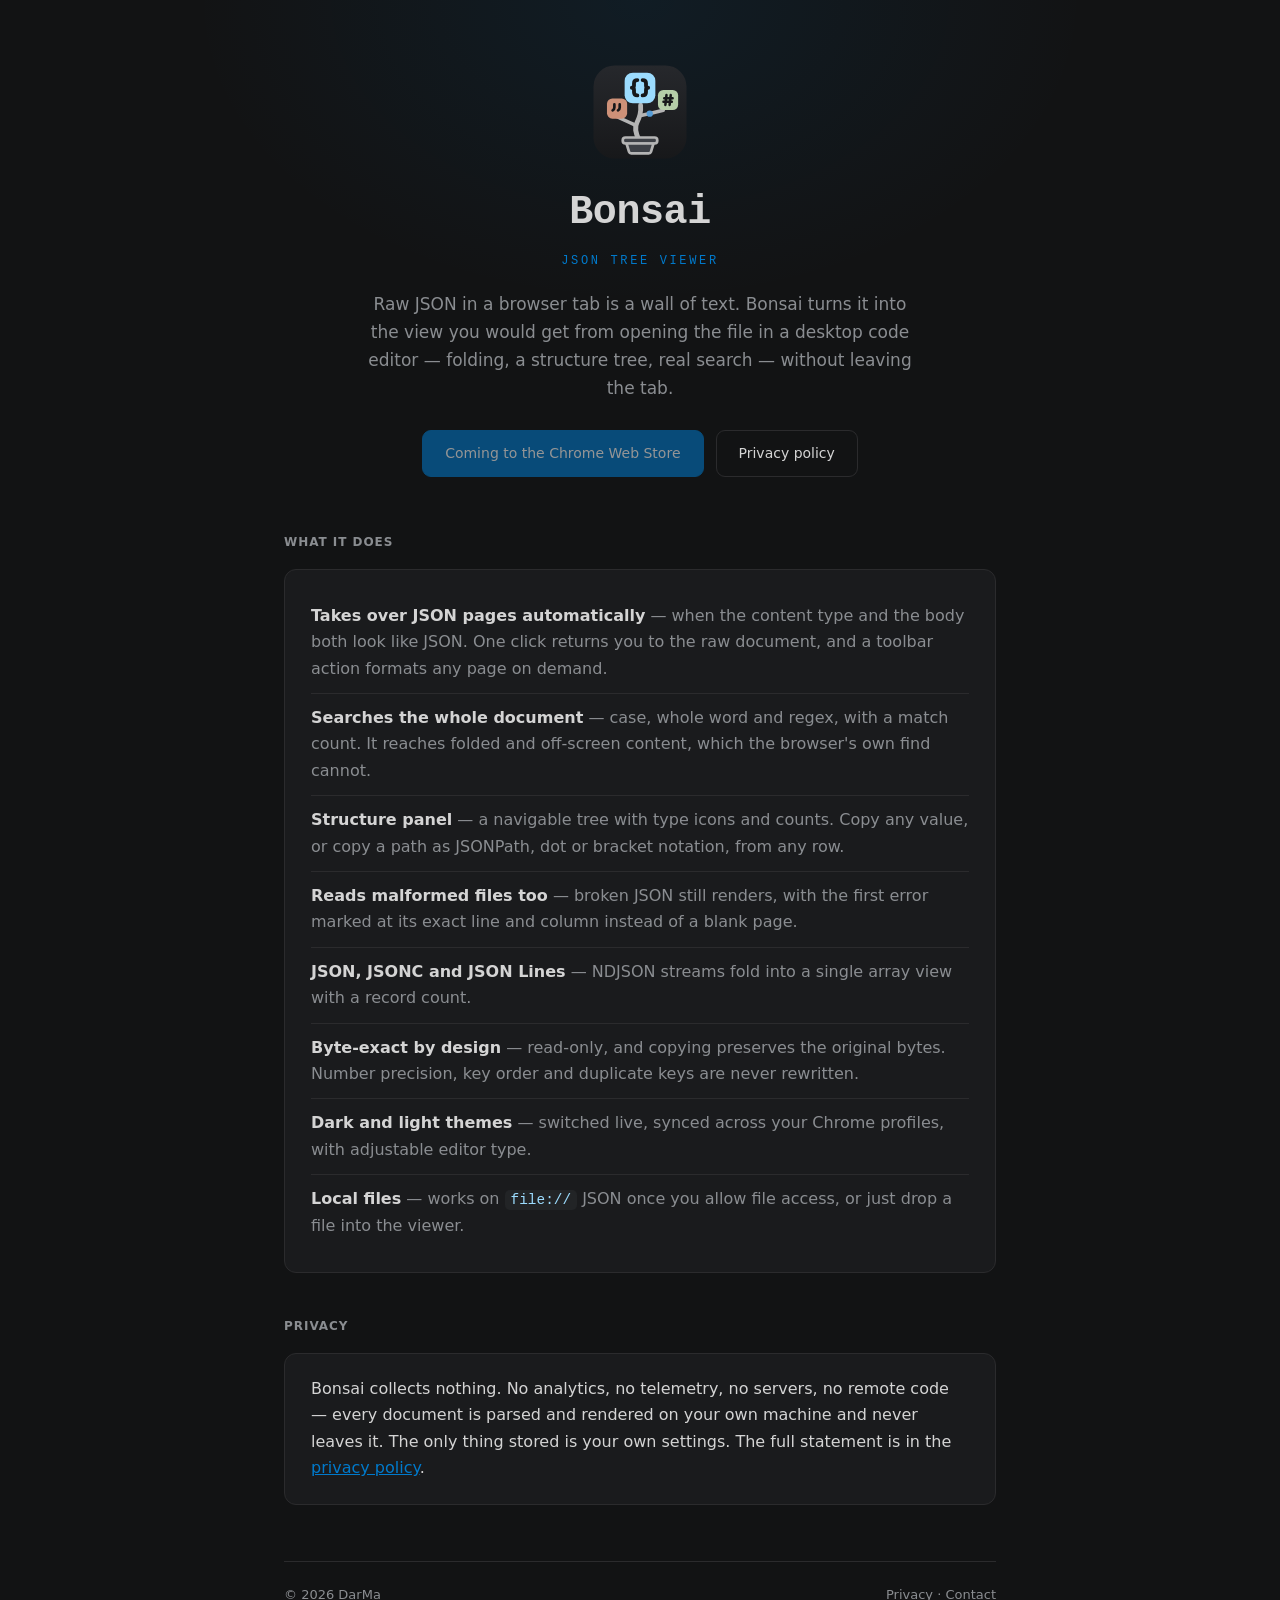
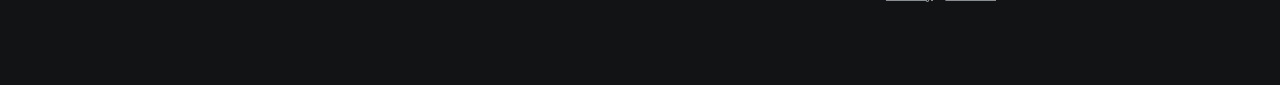
==== index.html @ 3ff8ef2d "Add Bonsai homepage and privacy policy Static site served via GitHub Pages, published to satisfy the" ====
<!doctype html>
<html lang="en">
<head>
<meta charset="utf-8">
<meta name="viewport" content="width=device-width, initial-scale=1">
<title>Bonsai — JSON Tree Viewer</title>
<meta name="description" content="A read-only, editor-style JSON viewer for Chrome. Structure tree, full-document search, dark and light themes. Everything runs locally.">
<link rel="icon" href="favicon.svg" type="image/svg+xml">
<link rel="stylesheet" href="style.css">
</head>
<body>
<div class="wrap">

  <header class="hero">
    <img class="hero-mark" src="favicon.svg" alt="Bonsai logo">
    <h1>Bonsai</h1>
    <p class="tagline">JSON Tree Viewer</p>
    <p class="lede">
      Raw JSON in a browser tab is a wall of text. Bonsai turns it into the view you would
      get from opening the file in a desktop code editor — folding, a structure tree,
      real search — without leaving the tab.
    </p>
    <div class="actions">
      <!-- TODO: once the listing is live, swap href for the Web Store URL and drop
           aria-disabled + the "coming soon" wording. -->
      <a class="btn btn-primary" aria-disabled="true" href="#">Coming to the Chrome Web Store</a>
      <a class="btn" href="privacy.html">Privacy policy</a>
    </div>
  </header>

  <h2>What it does</h2>
  <div class="card">
    <ul class="features">
      <li>
        <strong>Takes over JSON pages automatically</strong>
        <span>— when the content type and the body both look like JSON. One click returns
        you to the raw document, and a toolbar action formats any page on demand.</span>
      </li>
      <li>
        <strong>Searches the whole document</strong>
        <span>— case, whole word and regex, with a match count. It reaches folded and
        off-screen content, which the browser's own find cannot.</span>
      </li>
      <li>
        <strong>Structure panel</strong>
        <span>— a navigable tree with type icons and counts. Copy any value, or copy a
        path as JSONPath, dot or bracket notation, from any row.</span>
      </li>
      <li>
        <strong>Reads malformed files too</strong>
        <span>— broken JSON still renders, with the first error marked at its exact line
        and column instead of a blank page.</span>
      </li>
      <li>
        <strong>JSON, JSONC and JSON Lines</strong>
        <span>— NDJSON streams fold into a single array view with a record count.</span>
      </li>
      <li>
        <strong>Byte-exact by design</strong>
        <span>— read-only, and copying preserves the original bytes. Number precision,
        key order and duplicate keys are never rewritten.</span>
      </li>
      <li>
        <strong>Dark and light themes</strong>
        <span>— switched live, synced across your Chrome profiles, with adjustable editor
        type.</span>
      </li>
      <li>
        <strong>Local files</strong>
        <span>— works on <code>file://</code> JSON once you allow file access, or just
        drop a file into the viewer.</span>
      </li>
    </ul>
  </div>

  <h2>Privacy</h2>
  <div class="card">
    <p style="margin:0">
      Bonsai collects nothing. No analytics, no telemetry, no servers, no remote code —
      every document is parsed and rendered on your own machine and never leaves it. The
      only thing stored is your own settings. The full statement is in the
      <a href="privacy.html">privacy policy</a>.
    </p>
  </div>

  <footer>
    <span>© 2026 DarMa</span>
    <span><a href="privacy.html">Privacy</a> &middot; <a href="mailto:darmatech.team+bonsai@gmail.com">Contact</a></span>
  </footer>

</div>
</body>
</html>
---- style.css ----
/* Bonsai site — palette lifted verbatim from the extension's dark theme
   (src/theme/tokens.ts) so the page and the product read as one thing. */
:root {
  --bg: #121314;
  --fg: #d4d4d4;
  --panel-bg: #1a1b1d;
  --panel-border: #2b2b2d;
  --panel-hover: #222426;
  --muted: #8a8d91;
  --accent: #007acc;
  --key: #9cdcfe;
  --string: #ce9178;
  --number: #b5cea8;
  --boolean: #569cd6;
  --mono: ui-monospace, SFMono-Regular, 'SF Mono', Menlo, Consolas, 'Liberation Mono', monospace;
  --ui: system-ui, -apple-system, 'Segoe UI', Roboto, sans-serif;
}

* { box-sizing: border-box; }

body {
  margin: 0;
  background: var(--bg);
  /* The options page's accent glow, anchored behind the hero. */
  background-image: radial-gradient(620px 420px at 50% 0%, rgba(0, 122, 204, 0.09), transparent 72%);
  background-repeat: no-repeat;
  color: var(--fg);
  font-family: var(--ui);
  font-size: 16px;
  line-height: 1.65;
  -webkit-font-smoothing: antialiased;
}

.wrap { max-width: 760px; margin: 0 auto; padding: 64px 24px 80px; }

/* ---------- hero ---------- */
.hero { text-align: center; margin-bottom: 56px; }
.hero-mark { width: 96px; height: 96px; display: block; margin: 0 auto 20px; }
.hero h1 {
  font-family: var(--mono);
  font-size: 40px;
  font-weight: 600;
  letter-spacing: -0.01em;
  margin: 0 0 6px;
}
.tagline {
  font-family: var(--mono);
  font-size: 12px;
  text-transform: uppercase;
  letter-spacing: 0.22em;
  color: var(--accent);
  margin: 0 0 18px;
}
.lede { color: var(--muted); font-size: 17px; max-width: 560px; margin: 0 auto; }

/* ---------- buttons ---------- */
.actions { display: flex; gap: 12px; justify-content: center; flex-wrap: wrap; margin-top: 28px; }
.btn {
  display: inline-block;
  padding: 11px 22px;
  border-radius: 9px;
  border: 1px solid var(--panel-border);
  color: var(--fg);
  text-decoration: none;
  font-size: 14px;
  transition: background-color 0.15s cubic-bezier(0.2, 0, 0, 1), border-color 0.15s;
}
.btn:hover { background: var(--panel-hover); }
.btn-primary { background: var(--accent); border-color: var(--accent); color: #fff; font-weight: 500; }
.btn-primary:hover { background: #0a89dd; border-color: #0a89dd; }
.btn[aria-disabled='true'] { opacity: 0.55; cursor: default; pointer-events: none; }

/* ---------- content ---------- */
h2 {
  font-size: 12px;
  text-transform: uppercase;
  letter-spacing: 0.08em;
  color: var(--muted);
  font-weight: 600;
  margin: 44px 0 16px;
}
.card {
  background: var(--panel-bg);
  border: 1px solid var(--panel-border);
  border-radius: 12px;
  padding: 22px 26px;
}
.features { list-style: none; padding: 0; margin: 0; }
.features li { padding: 11px 0; border-bottom: 1px solid var(--panel-border); }
.features li:last-child { border-bottom: 0; }
.features strong { color: var(--fg); font-weight: 600; }
.features span { color: var(--muted); }

/* ---------- privacy page ---------- */
.doc h1 { font-size: 28px; margin: 0 0 6px; font-family: var(--ui); font-weight: 600; }
.doc .date { color: var(--muted); font-size: 14px; margin: 0 0 36px; }
.doc h2 {
  font-size: 17px;
  text-transform: none;
  letter-spacing: normal;
  color: var(--fg);
  margin: 34px 0 10px;
}
.doc p { margin: 0 0 14px; }
.doc ul { padding-left: 22px; margin: 0 0 14px; }
.doc li { margin-bottom: 7px; }
.doc strong { color: #fff; }
.callout {
  background: var(--panel-bg);
  border: 1px solid var(--panel-border);
  border-left: 3px solid var(--number);
  border-radius: 8px;
  padding: 16px 20px;
  margin: 0 0 28px;
}
.callout p { margin: 0; }
code {
  font-family: var(--mono);
  font-size: 0.9em;
  background: var(--panel-hover);
  padding: 2px 6px;
  border-radius: 5px;
  color: var(--key);
}

/* ---------- misc ---------- */
a { color: var(--accent); }
a:hover { color: #3aa0e0; }
.back { display: inline-block; margin-bottom: 28px; font-size: 14px; text-decoration: none; }
.back:hover { text-decoration: underline; }
footer {
  margin-top: 56px;
  padding-top: 22px;
  border-top: 1px solid var(--panel-border);
  color: var(--muted);
  font-size: 13px;
  display: flex;
  gap: 8px 18px;
  flex-wrap: wrap;
  justify-content: space-between;
}
footer a { color: var(--muted); }
footer a:hover { color: var(--fg); }

@media (max-width: 560px) {
  .wrap { padding: 44px 18px 60px; }
  .hero h1 { font-size: 32px; }
}
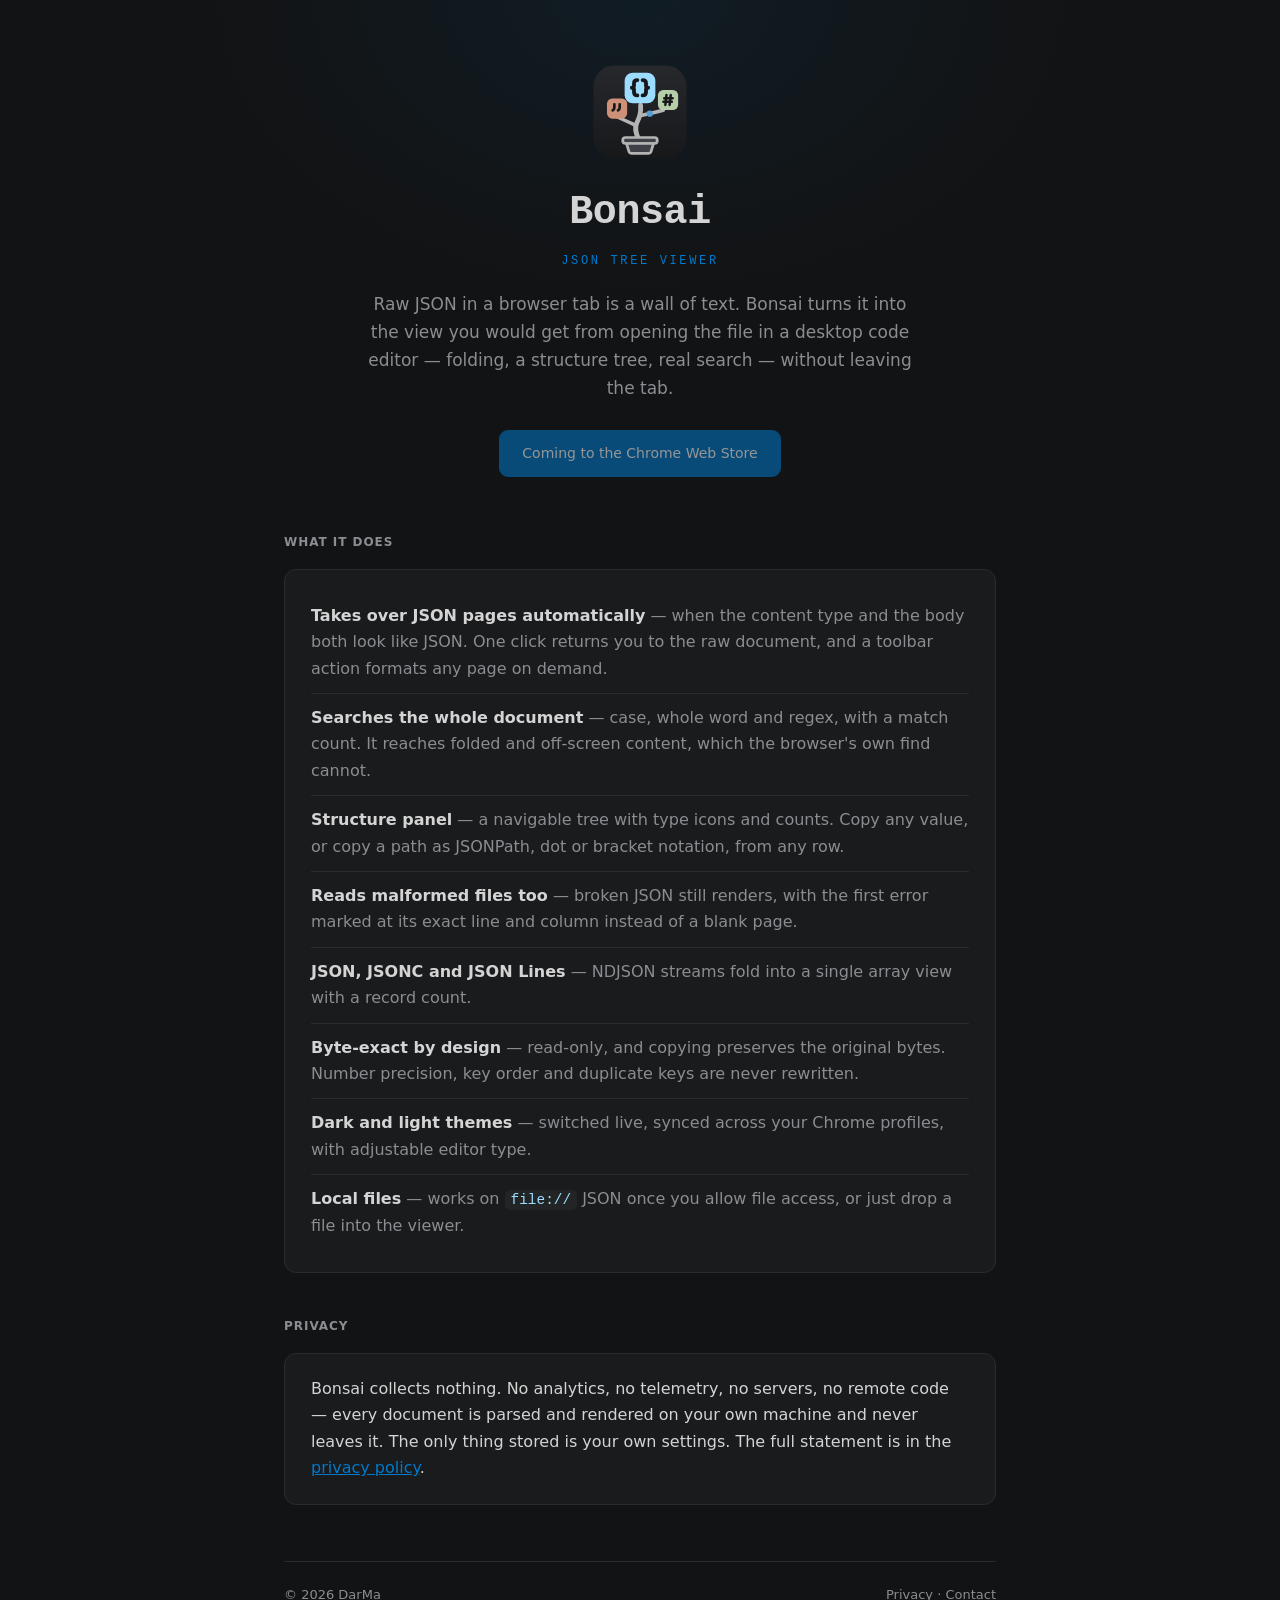
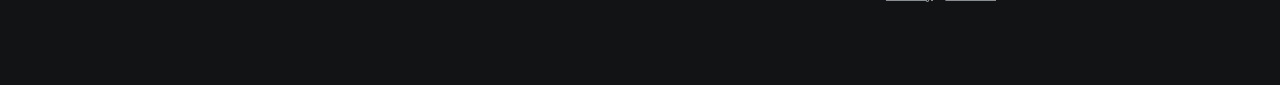
==== commit 7d6ece3c: "Remove privacy policy button from the hero The hero now carries a single call to action. The privacy" ====
--- a/index.html
+++ b/index.html
@@ -24,7 +24,6 @@
       <!-- TODO: once the listing is live, swap href for the Web Store URL and drop
            aria-disabled + the "coming soon" wording. -->
       <a class="btn btn-primary" aria-disabled="true" href="#">Coming to the Chrome Web Store</a>
-      <a class="btn" href="privacy.html">Privacy policy</a>
     </div>
   </header>
 
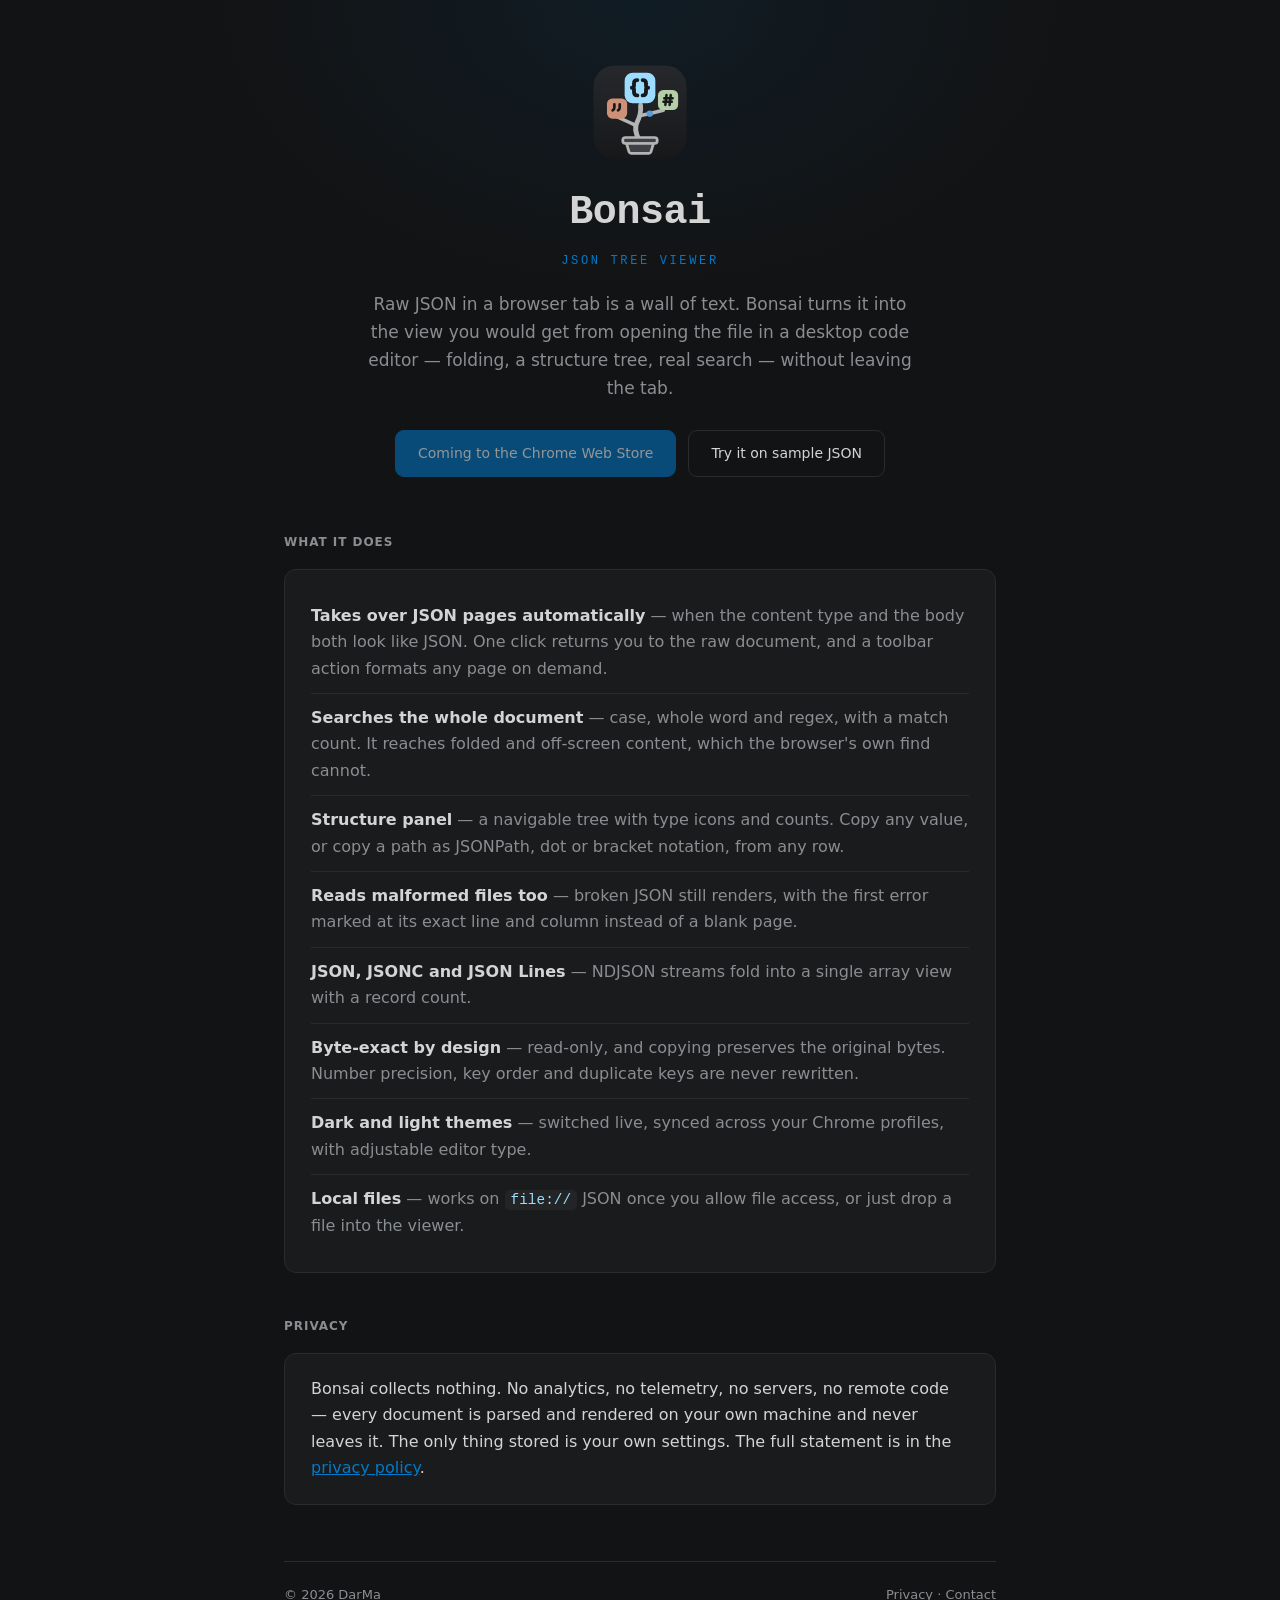
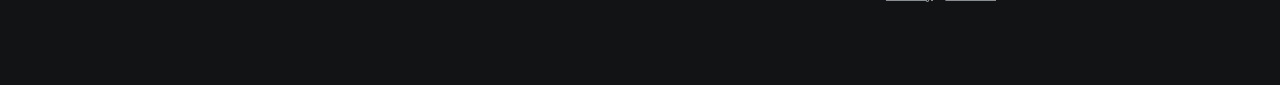
==== commit 94e45972: "Add examples page and update footer links" ====
--- a/index.html
+++ b/index.html
@@ -24,6 +24,7 @@
       <!-- TODO: once the listing is live, swap href for the Web Store URL and drop
            aria-disabled + the "coming soon" wording. -->
       <a class="btn btn-primary" aria-disabled="true" href="#">Coming to the Chrome Web Store</a>
+      <a class="btn" href="examples.html">Try it on sample JSON</a>
     </div>
   </header>
 
--- a/style.css
+++ b/style.css
@@ -91,7 +91,7 @@
 .features strong { color: var(--fg); font-weight: 600; }
 .features span { color: var(--muted); }
 
-/* ---------- privacy page ---------- */
+/* ---------- document pages (privacy, examples) ---------- */
 .doc h1 { font-size: 28px; margin: 0 0 6px; font-family: var(--ui); font-weight: 600; }
 .doc .date { color: var(--muted); font-size: 14px; margin: 0 0 36px; }
 .doc h2 {
@@ -123,6 +123,25 @@
   color: var(--key);
 }
 
+/* ---------- examples page ---------- */
+.examples { list-style: none; padding: 0; margin: 0; }
+.examples li { padding: 15px 0; border-bottom: 1px solid var(--panel-border); }
+.examples li:first-child { padding-top: 4px; }
+.examples li:last-child { padding-bottom: 4px; border-bottom: 0; }
+.ex-head {
+  display: flex;
+  align-items: baseline;
+  justify-content: space-between;
+  gap: 4px 16px;
+  flex-wrap: wrap;
+}
+.ex-name { font-family: var(--mono); font-size: 15px; text-decoration: none; }
+.ex-name:hover { text-decoration: underline; }
+/* Sizes and counts read as data, not prose — same face as the filename. */
+.ex-meta { font-family: var(--mono); font-size: 12px; color: var(--muted); white-space: nowrap; }
+.ex-desc { margin: 7px 0 0; color: var(--muted); }
+.ex-desc strong { color: var(--fg); font-weight: 600; }
+
 /* ---------- misc ---------- */
 a { color: var(--accent); }
 a:hover { color: #3aa0e0; }
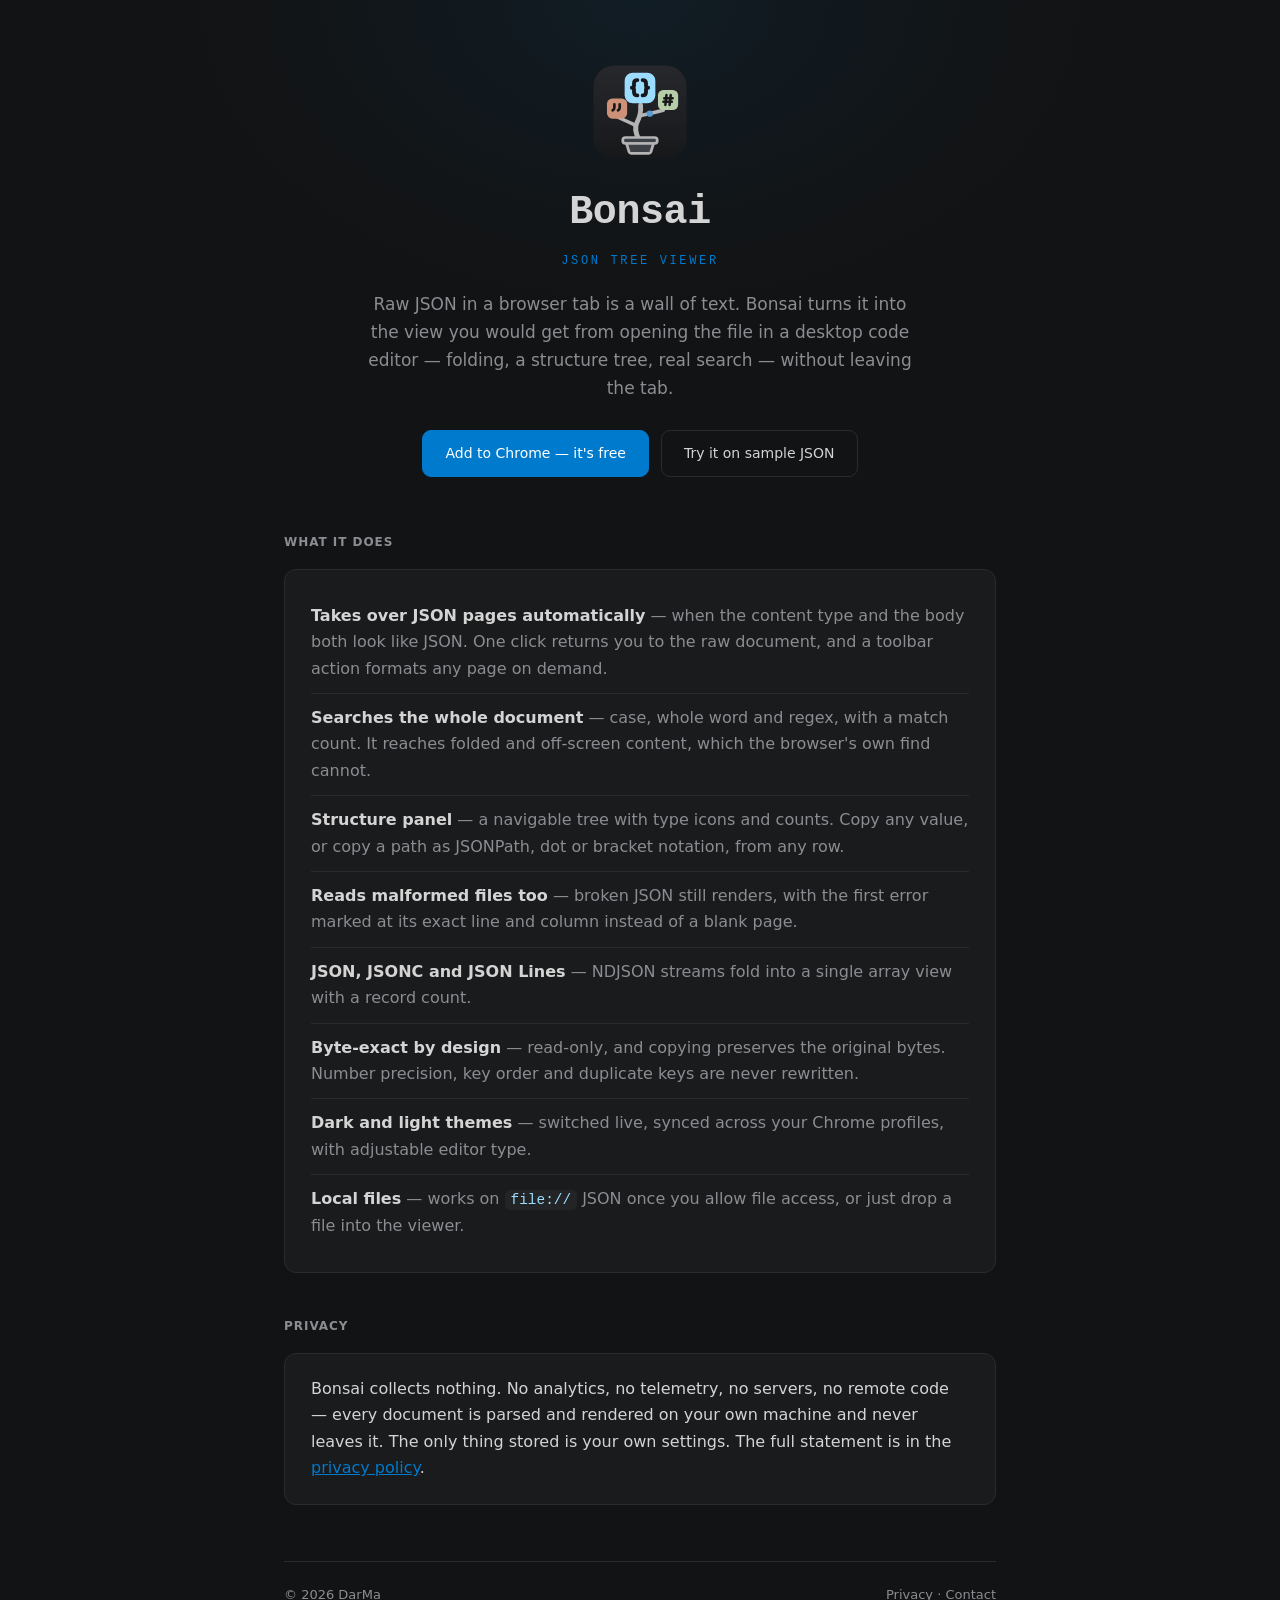
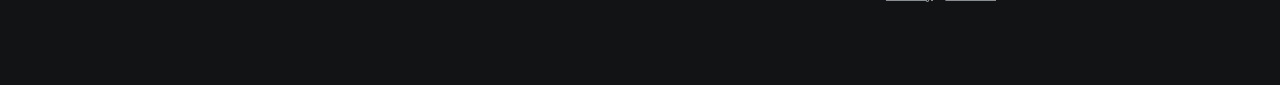
==== commit f3b4f64b: "Link the CTA to the published Chrome Web Store listing The extension is live, so the hero call-to-ac" ====
--- a/index.html
+++ b/index.html
@@ -21,9 +21,7 @@
       real search — without leaving the tab.
     </p>
     <div class="actions">
-      <!-- TODO: once the listing is live, swap href for the Web Store URL and drop
-           aria-disabled + the "coming soon" wording. -->
-      <a class="btn btn-primary" aria-disabled="true" href="#">Coming to the Chrome Web Store</a>
+      <a class="btn btn-primary" href="https://chromewebstore.google.com/detail/bonsai-%E2%80%94-json-tree-viewer/gpnejcdhjlianokfhhnonmkgabkmcnoe">Add to Chrome — it's free</a>
       <a class="btn" href="examples.html">Try it on sample JSON</a>
     </div>
   </header>
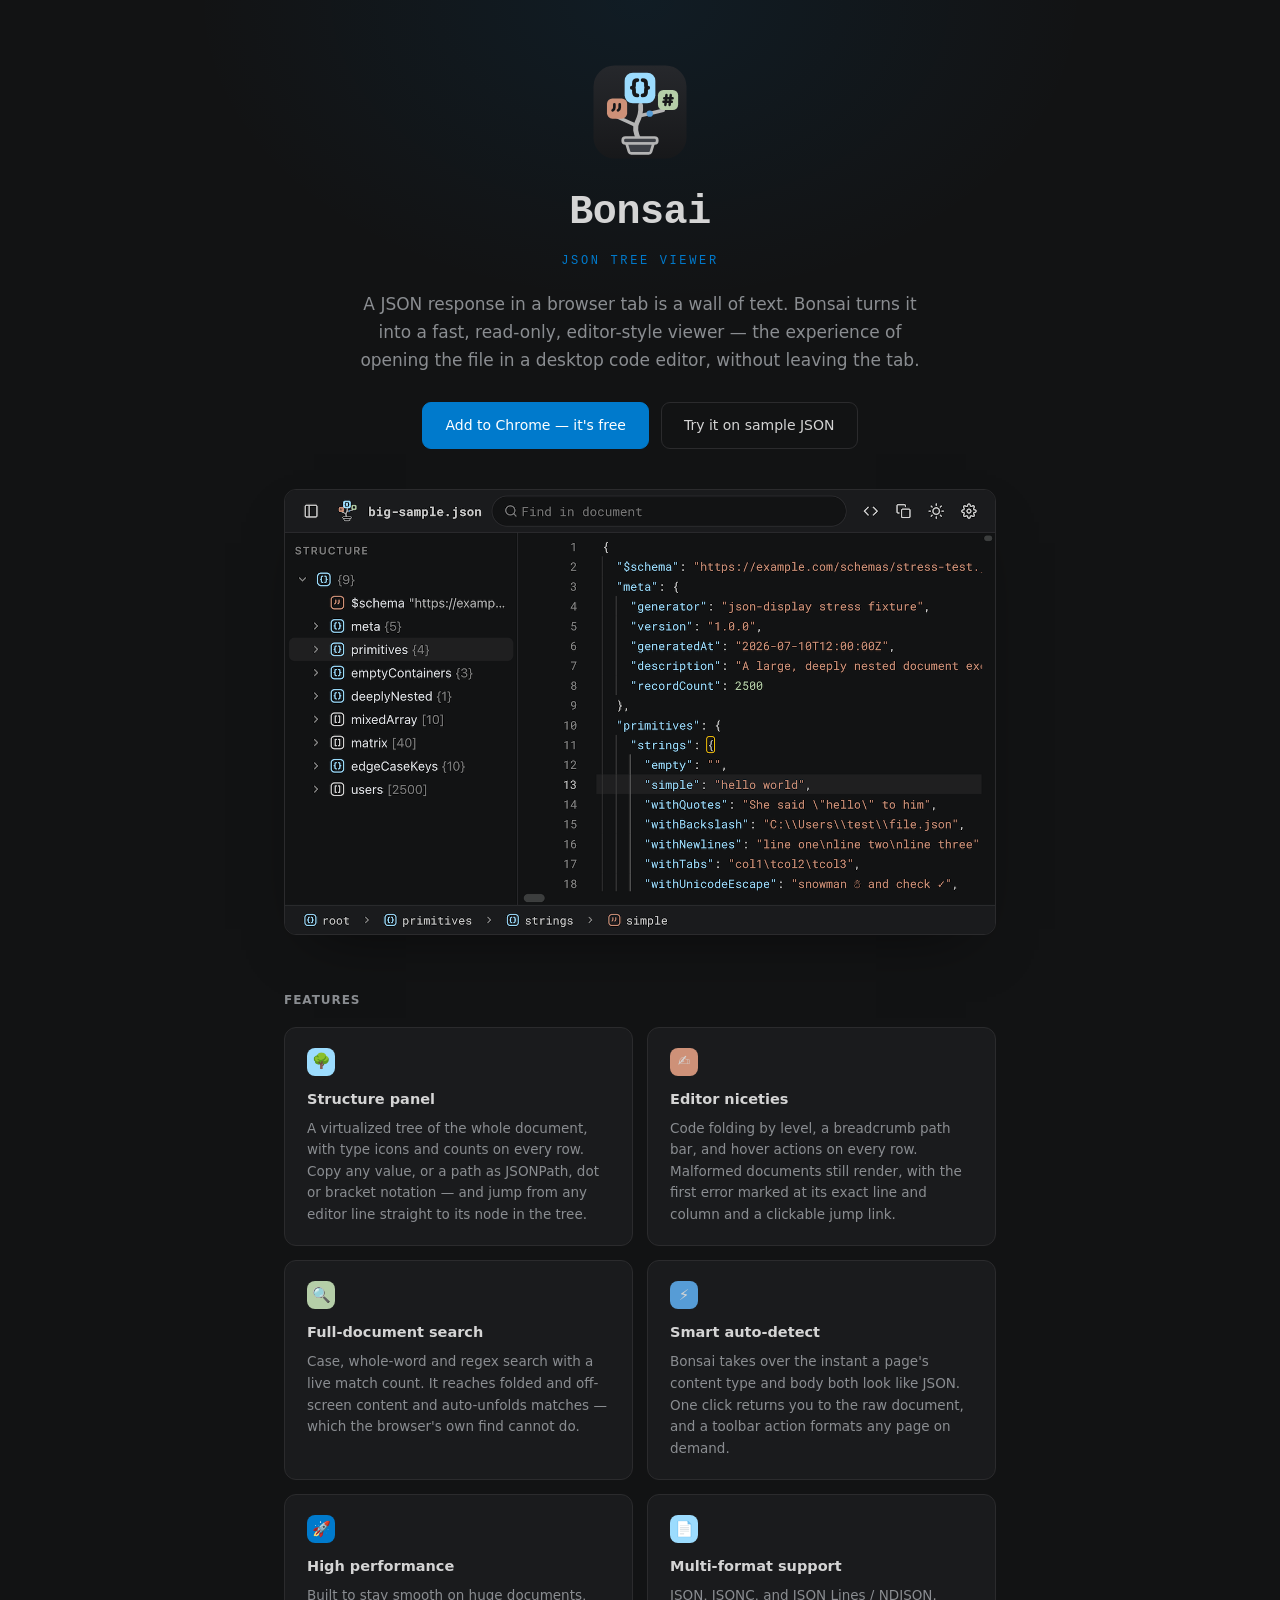
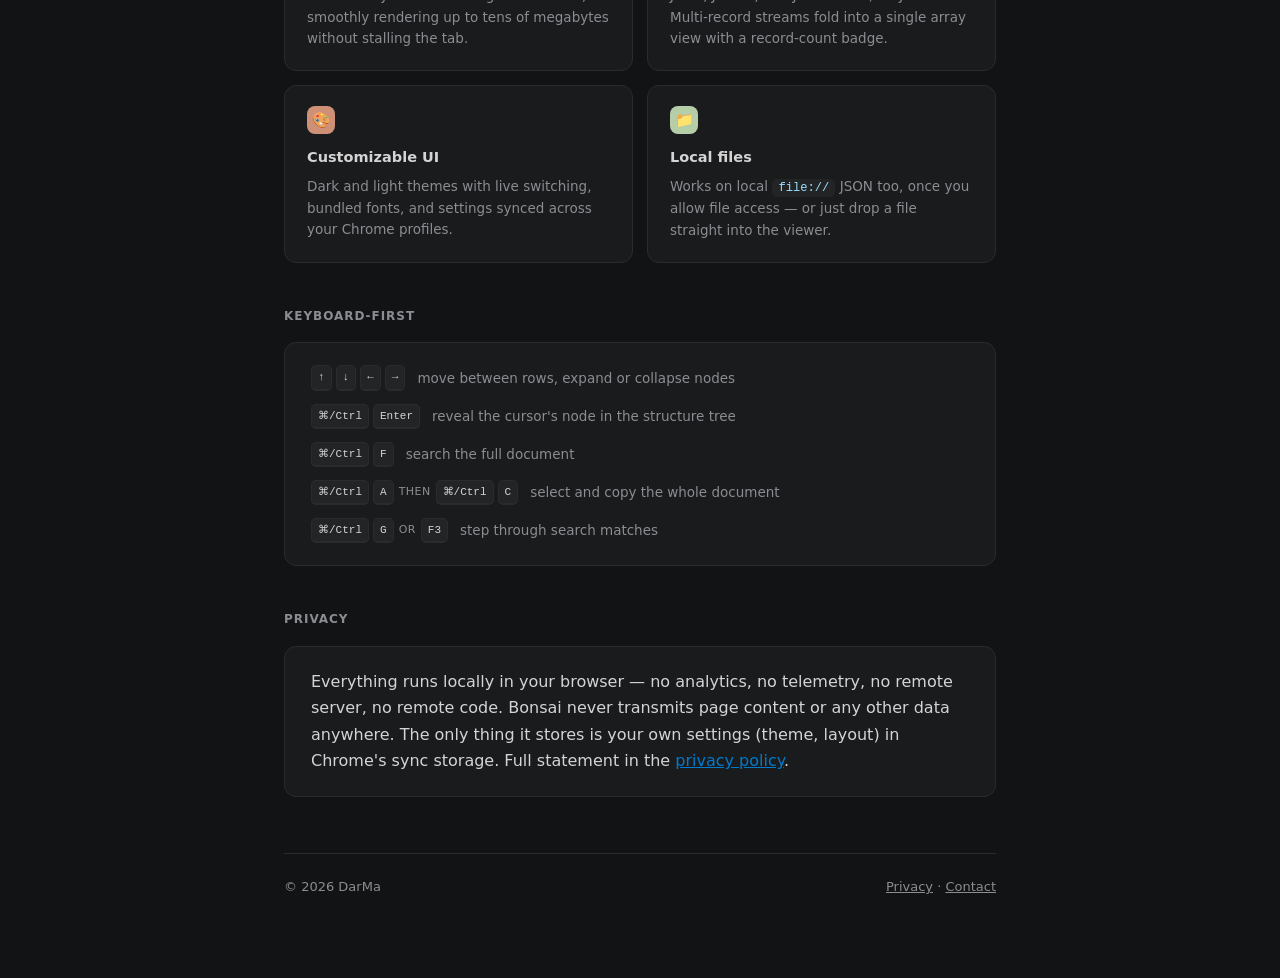
==== commit e67bb513: "Redesign homepage with real UI screenshot and CWS-aligned features Adds the extension's actual dark-" ====
--- a/index.html
+++ b/index.html
@@ -4,7 +4,7 @@
 <meta charset="utf-8">
 <meta name="viewport" content="width=device-width, initial-scale=1">
 <title>Bonsai — JSON Tree Viewer</title>
-<meta name="description" content="A read-only, editor-style JSON viewer for Chrome. Structure tree, full-document search, dark and light themes. Everything runs locally.">
+<meta name="description" content="An editor-style JSON viewer for Chrome — structure tree, full-document search, code folding, and dark/light themes. Everything runs locally in your browser.">
 <link rel="icon" href="favicon.svg" type="image/svg+xml">
 <link rel="stylesheet" href="style.css">
 </head>
@@ -16,74 +16,114 @@
     <h1>Bonsai</h1>
     <p class="tagline">JSON Tree Viewer</p>
     <p class="lede">
-      Raw JSON in a browser tab is a wall of text. Bonsai turns it into the view you would
-      get from opening the file in a desktop code editor — folding, a structure tree,
-      real search — without leaving the tab.
+      A JSON response in a browser tab is a wall of text. Bonsai turns it into a fast,
+      read-only, editor-style viewer — the experience of opening the file in a desktop code
+      editor, without leaving the tab.
     </p>
     <div class="actions">
       <a class="btn btn-primary" href="https://chromewebstore.google.com/detail/bonsai-%E2%80%94-json-tree-viewer/gpnejcdhjlianokfhhnonmkgabkmcnoe">Add to Chrome — it's free</a>
       <a class="btn" href="examples.html">Try it on sample JSON</a>
     </div>
+
+    <div class="hero-shot">
+      <img src="images/dark-theme.png" width="1280" height="800" alt="Bonsai's structure panel next to its editor view of a JSON document, dark theme">
+    </div>
   </header>
 
-  <h2>What it does</h2>
+  <h2>Features</h2>
+  <div class="feature-grid">
+    <div class="feature-card">
+      <span class="f-icon f-key">🌳</span>
+      <h3>Structure panel</h3>
+      <p>A virtualized tree of the whole document, with type icons and counts on every row.
+      Copy any value, or a path as JSONPath, dot or bracket notation — and jump from any
+      editor line straight to its node in the tree.</p>
+    </div>
+    <div class="feature-card">
+      <span class="f-icon f-string">✍️</span>
+      <h3>Editor niceties</h3>
+      <p>Code folding by level, a breadcrumb path bar, and hover actions on every row.
+      Malformed documents still render, with the first error marked at its exact line and
+      column and a clickable jump link.</p>
+    </div>
+    <div class="feature-card">
+      <span class="f-icon f-number">🔍</span>
+      <h3>Full-document search</h3>
+      <p>Case, whole-word and regex search with a live match count. It reaches folded and
+      off-screen content and auto-unfolds matches — which the browser's own find cannot do.</p>
+    </div>
+    <div class="feature-card">
+      <span class="f-icon f-bool">⚡</span>
+      <h3>Smart auto-detect</h3>
+      <p>Bonsai takes over the instant a page's content type and body both look like JSON.
+      One click returns you to the raw document, and a toolbar action formats any page on
+      demand.</p>
+    </div>
+    <div class="feature-card">
+      <span class="f-icon f-accent">🚀</span>
+      <h3>High performance</h3>
+      <p>Built to stay smooth on huge documents, smoothly rendering up to tens of megabytes
+      without stalling the tab.</p>
+    </div>
+    <div class="feature-card">
+      <span class="f-icon f-key">📄</span>
+      <h3>Multi-format support</h3>
+      <p>JSON, JSONC, and JSON Lines / NDJSON. Multi-record streams fold into a single array
+      view with a record-count badge.</p>
+    </div>
+    <div class="feature-card">
+      <span class="f-icon f-string">🎨</span>
+      <h3>Customizable UI</h3>
+      <p>Dark and light themes with live switching, bundled fonts, and settings synced
+      across your Chrome profiles.</p>
+    </div>
+    <div class="feature-card">
+      <span class="f-icon f-number">📁</span>
+      <h3>Local files</h3>
+      <p>Works on local <code>file://</code> JSON too, once you allow file access — or just
+      drop a file straight into the viewer.</p>
+    </div>
+  </div>
+
+  <h2>Keyboard-first</h2>
   <div class="card">
-    <ul class="features">
-      <li>
-        <strong>Takes over JSON pages automatically</strong>
-        <span>— when the content type and the body both look like JSON. One click returns
-        you to the raw document, and a toolbar action formats any page on demand.</span>
-      </li>
-      <li>
-        <strong>Searches the whole document</strong>
-        <span>— case, whole word and regex, with a match count. It reaches folded and
-        off-screen content, which the browser's own find cannot.</span>
-      </li>
-      <li>
-        <strong>Structure panel</strong>
-        <span>— a navigable tree with type icons and counts. Copy any value, or copy a
-        path as JSONPath, dot or bracket notation, from any row.</span>
-      </li>
-      <li>
-        <strong>Reads malformed files too</strong>
-        <span>— broken JSON still renders, with the first error marked at its exact line
-        and column instead of a blank page.</span>
-      </li>
-      <li>
-        <strong>JSON, JSONC and JSON Lines</strong>
-        <span>— NDJSON streams fold into a single array view with a record count.</span>
-      </li>
-      <li>
-        <strong>Byte-exact by design</strong>
-        <span>— read-only, and copying preserves the original bytes. Number precision,
-        key order and duplicate keys are never rewritten.</span>
-      </li>
-      <li>
-        <strong>Dark and light themes</strong>
-        <span>— switched live, synced across your Chrome profiles, with adjustable editor
-        type.</span>
-      </li>
-      <li>
-        <strong>Local files</strong>
-        <span>— works on <code>file://</code> JSON once you allow file access, or just
-        drop a file into the viewer.</span>
-      </li>
-    </ul>
+    <div class="shortcuts">
+      <div class="shortcut">
+        <span class="keys"><kbd>&uarr;</kbd><kbd>&darr;</kbd><kbd>&larr;</kbd><kbd>&rarr;</kbd></span>
+        <span class="desc">move between rows, expand or collapse nodes</span>
+      </div>
+      <div class="shortcut">
+        <span class="keys"><kbd>&#8984;/Ctrl</kbd><kbd>Enter</kbd></span>
+        <span class="desc">reveal the cursor's node in the structure tree</span>
+      </div>
+      <div class="shortcut">
+        <span class="keys"><kbd>&#8984;/Ctrl</kbd><kbd>F</kbd></span>
+        <span class="desc">search the full document</span>
+      </div>
+      <div class="shortcut">
+        <span class="keys"><kbd>&#8984;/Ctrl</kbd><kbd>A</kbd> <em>then</em> <kbd>&#8984;/Ctrl</kbd><kbd>C</kbd></span>
+        <span class="desc">select and copy the whole document</span>
+      </div>
+      <div class="shortcut">
+        <span class="keys"><kbd>&#8984;/Ctrl</kbd><kbd>G</kbd> <em>or</em> <kbd>F3</kbd></span>
+        <span class="desc">step through search matches</span>
+      </div>
+    </div>
   </div>
 
   <h2>Privacy</h2>
   <div class="card">
     <p style="margin:0">
-      Bonsai collects nothing. No analytics, no telemetry, no servers, no remote code —
-      every document is parsed and rendered on your own machine and never leaves it. The
-      only thing stored is your own settings. The full statement is in the
-      <a href="privacy.html">privacy policy</a>.
+      Everything runs locally in your browser — no analytics, no telemetry, no remote
+      server, no remote code. Bonsai never transmits page content or any other data
+      anywhere. The only thing it stores is your own settings (theme, layout) in Chrome's
+      sync storage. Full statement in the <a href="privacy.html">privacy policy</a>.
     </p>
   </div>
 
   <footer>
     <span>© 2026 DarMa</span>
-    <span><a href="privacy.html">Privacy</a> &middot; <a href="mailto:darmatech.team+bonsai@gmail.com">Contact</a></span>
+    <span><a href="privacy.html">Privacy</a> &middot; <a href="mailto:darma.coding+bonsai@gmail.com">Contact</a></span>
   </footer>
 
 </div>
--- a/style.css
+++ b/style.css
@@ -65,10 +65,78 @@
   font-size: 14px;
   transition: background-color 0.15s cubic-bezier(0.2, 0, 0, 1), border-color 0.15s;
 }
+/* The site-wide `a:hover` rule (0,1,1) outranks `.btn`'s own colour (0,1,0),
+   so every interactive state has to restate the text colour or the label
+   turns blue — invisible on the primary button's blue fill. */
+.btn:hover, .btn:active { color: var(--fg); }
 .btn:hover { background: var(--panel-hover); }
+.btn:active { background: var(--panel-border); }
 .btn-primary { background: var(--accent); border-color: var(--accent); color: #fff; font-weight: 500; }
+.btn-primary:hover, .btn-primary:active { color: #fff; }
 .btn-primary:hover { background: #0a89dd; border-color: #0a89dd; }
+.btn-primary:active { background: #0a6ba8; border-color: #0a6ba8; }
 .btn[aria-disabled='true'] { opacity: 0.55; cursor: default; pointer-events: none; }
+
+/* ---------- hero screenshot ---------- */
+.hero-shot {
+  margin: 40px 0 0;
+  border: 1px solid var(--panel-border);
+  border-radius: 12px;
+  overflow: hidden;
+  box-shadow: 0 24px 60px -30px rgba(0, 0, 0, 0.6);
+}
+.hero-shot img { display: block; width: 100%; height: auto; }
+
+/* ---------- feature grid ---------- */
+.feature-grid { display: grid; grid-template-columns: 1fr 1fr; gap: 14px; }
+.feature-card {
+  background: var(--panel-bg);
+  border: 1px solid var(--panel-border);
+  border-radius: 12px;
+  padding: 20px 22px;
+}
+.f-icon {
+  display: flex;
+  align-items: center;
+  justify-content: center;
+  width: 28px;
+  height: 28px;
+  border-radius: 8px;
+  margin-bottom: 12px;
+  font-size: 15px;
+  line-height: 1;
+}
+.f-icon.f-key { background: var(--key); }
+.f-icon.f-string { background: var(--string); }
+.f-icon.f-number { background: var(--number); }
+.f-icon.f-bool { background: var(--boolean); }
+.f-icon.f-accent { background: var(--accent); }
+.feature-card h3 { margin: 0 0 6px; font-size: 14.5px; font-weight: 600; color: var(--fg); }
+.feature-card p { margin: 0; color: var(--muted); font-size: 13.5px; line-height: 1.6; }
+
+/* ---------- keyboard shortcuts ---------- */
+.shortcuts { display: flex; flex-direction: column; gap: 13px; }
+.shortcut { display: flex; align-items: center; gap: 12px; flex-wrap: wrap; }
+.shortcut .keys { display: inline-flex; align-items: center; gap: 4px; flex: 0 0 auto; }
+.shortcut .desc { color: var(--muted); font-size: 13.5px; }
+.shortcut em {
+  font-style: normal;
+  color: var(--muted);
+  font-size: 11px;
+  text-transform: uppercase;
+  letter-spacing: 0.04em;
+  margin: 0 1px;
+}
+kbd {
+  font-family: var(--mono);
+  font-size: 11px;
+  color: var(--fg);
+  background: var(--panel-hover);
+  border: 1px solid var(--panel-border);
+  border-bottom-width: 2px;
+  border-radius: 5px;
+  padding: 2px 6px;
+}
 
 /* ---------- content ---------- */
 h2 {
@@ -164,4 +232,5 @@
 @media (max-width: 560px) {
   .wrap { padding: 44px 18px 60px; }
   .hero h1 { font-size: 32px; }
-}
+  .feature-grid { grid-template-columns: 1fr; }
+}
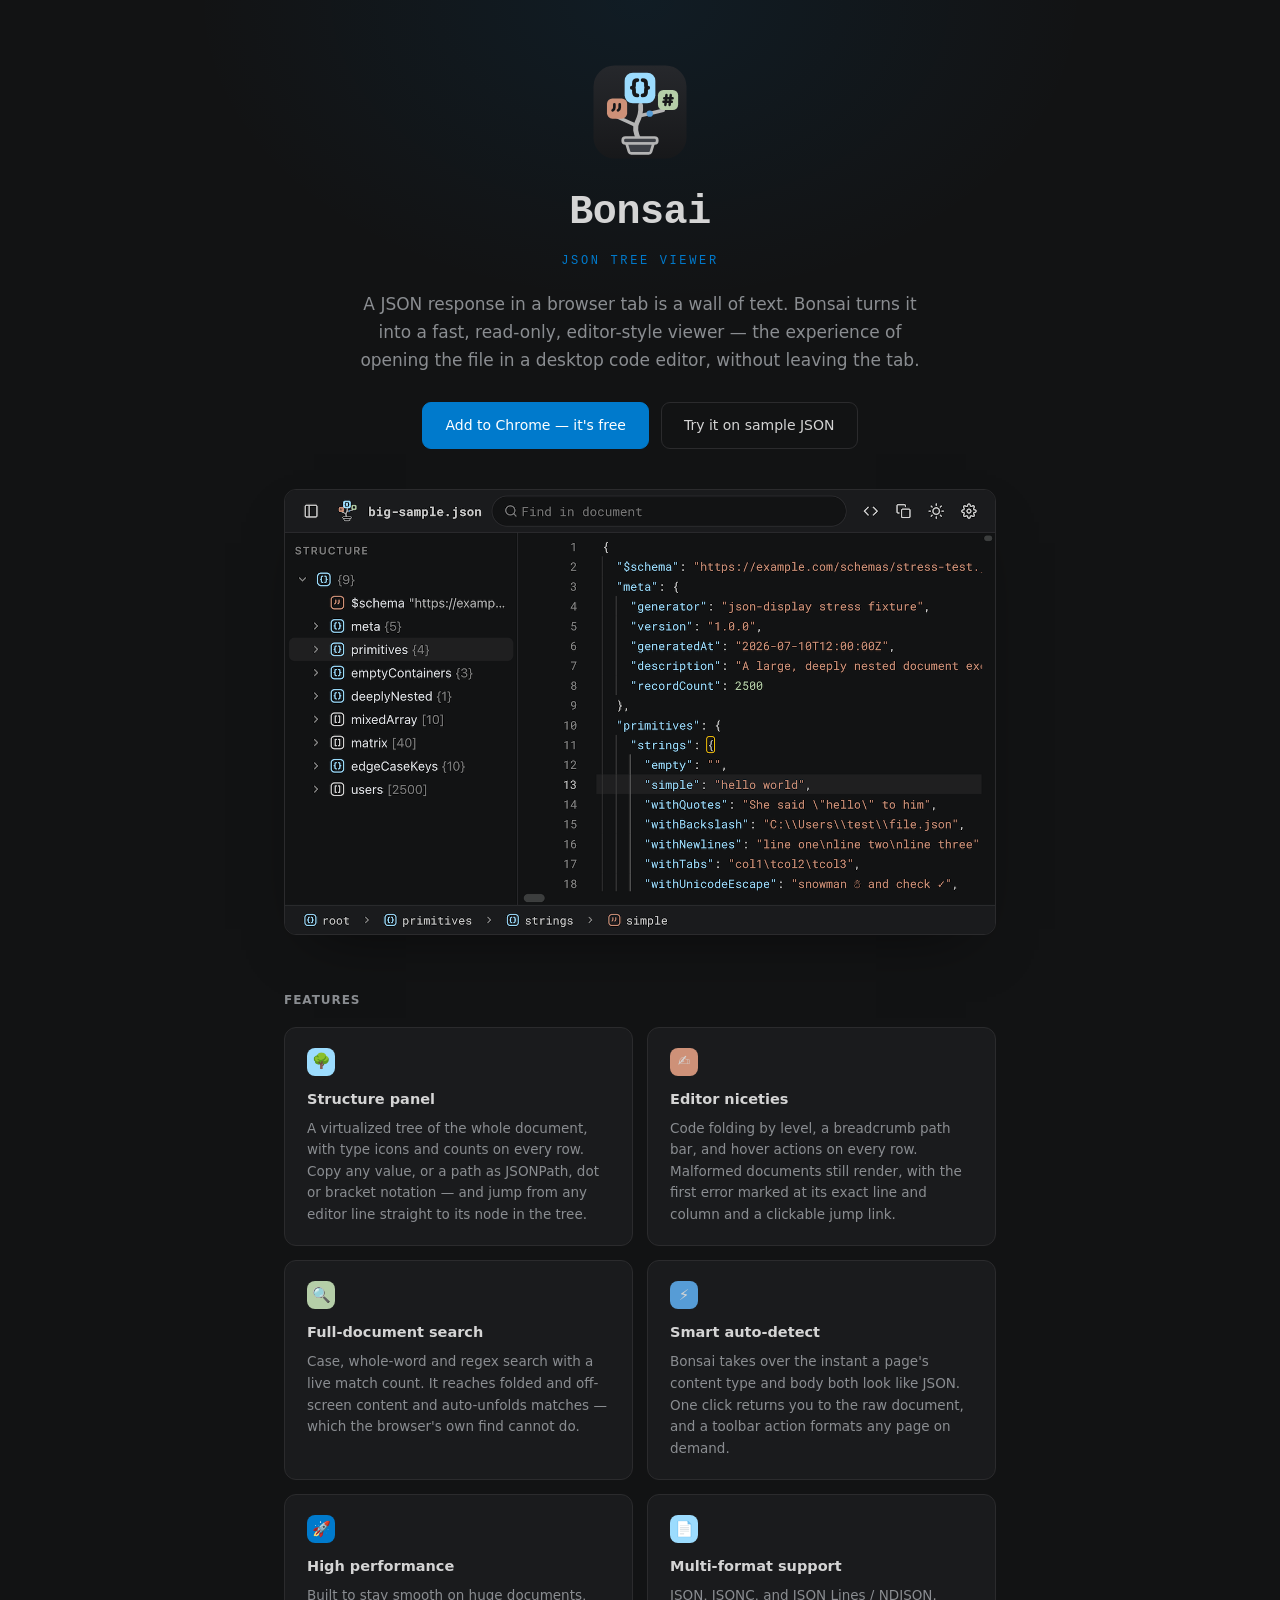
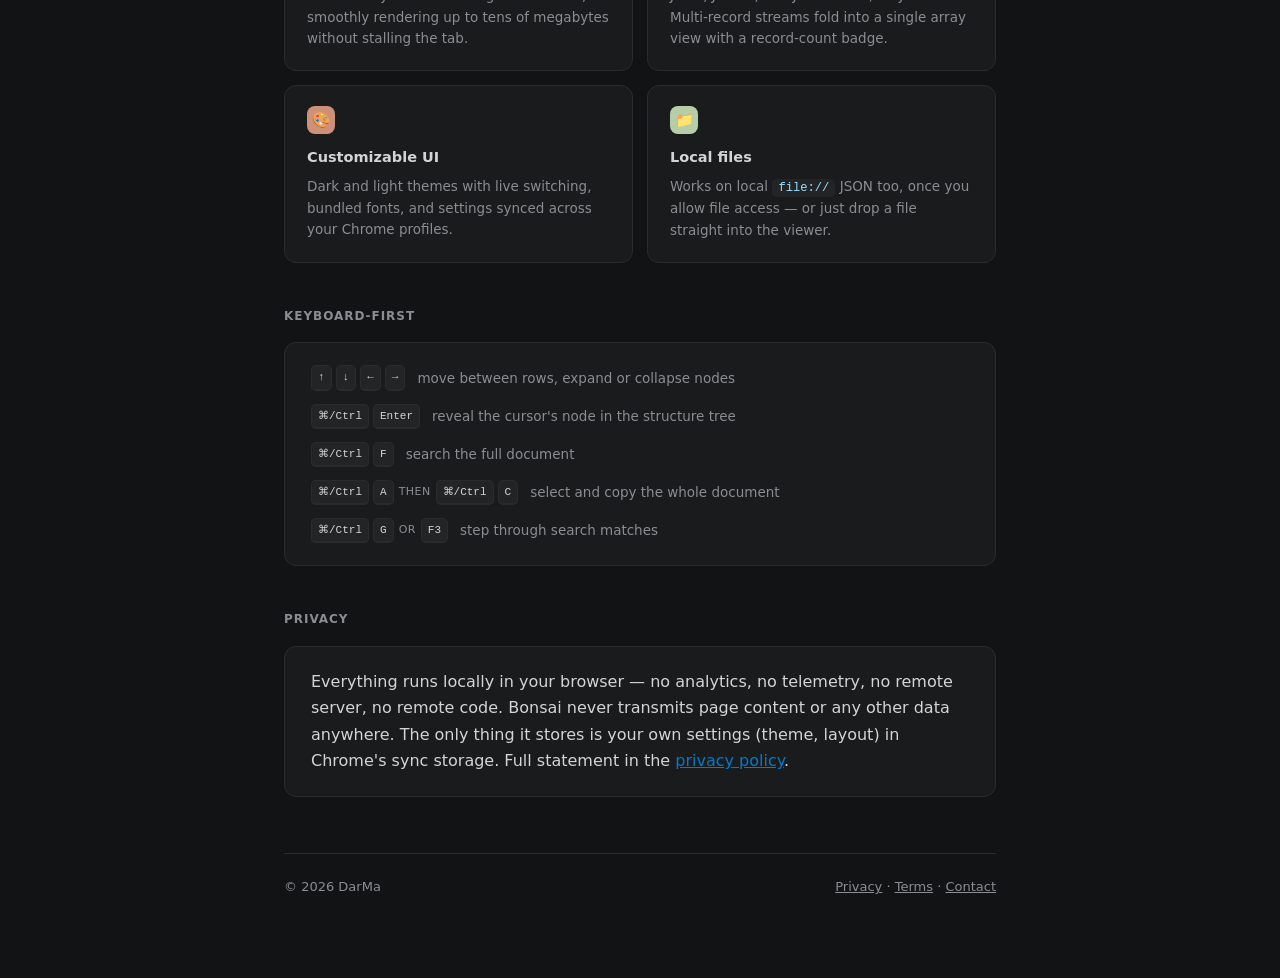
==== commit 54cfa67b: "docs: add terms of use page Bonsai ships closed-source but granted users nothing explicit — at best " ====
--- a/index.html
+++ b/index.html
@@ -123,7 +123,7 @@
 
   <footer>
     <span>© 2026 DarMa</span>
-    <span><a href="privacy.html">Privacy</a> &middot; <a href="mailto:darma.coding+bonsai@gmail.com">Contact</a></span>
+    <span><a href="privacy.html">Privacy</a> &middot; <a href="terms.html">Terms</a> &middot; <a href="mailto:darma.coding+bonsai@gmail.com">Contact</a></span>
   </footer>
 
 </div>
